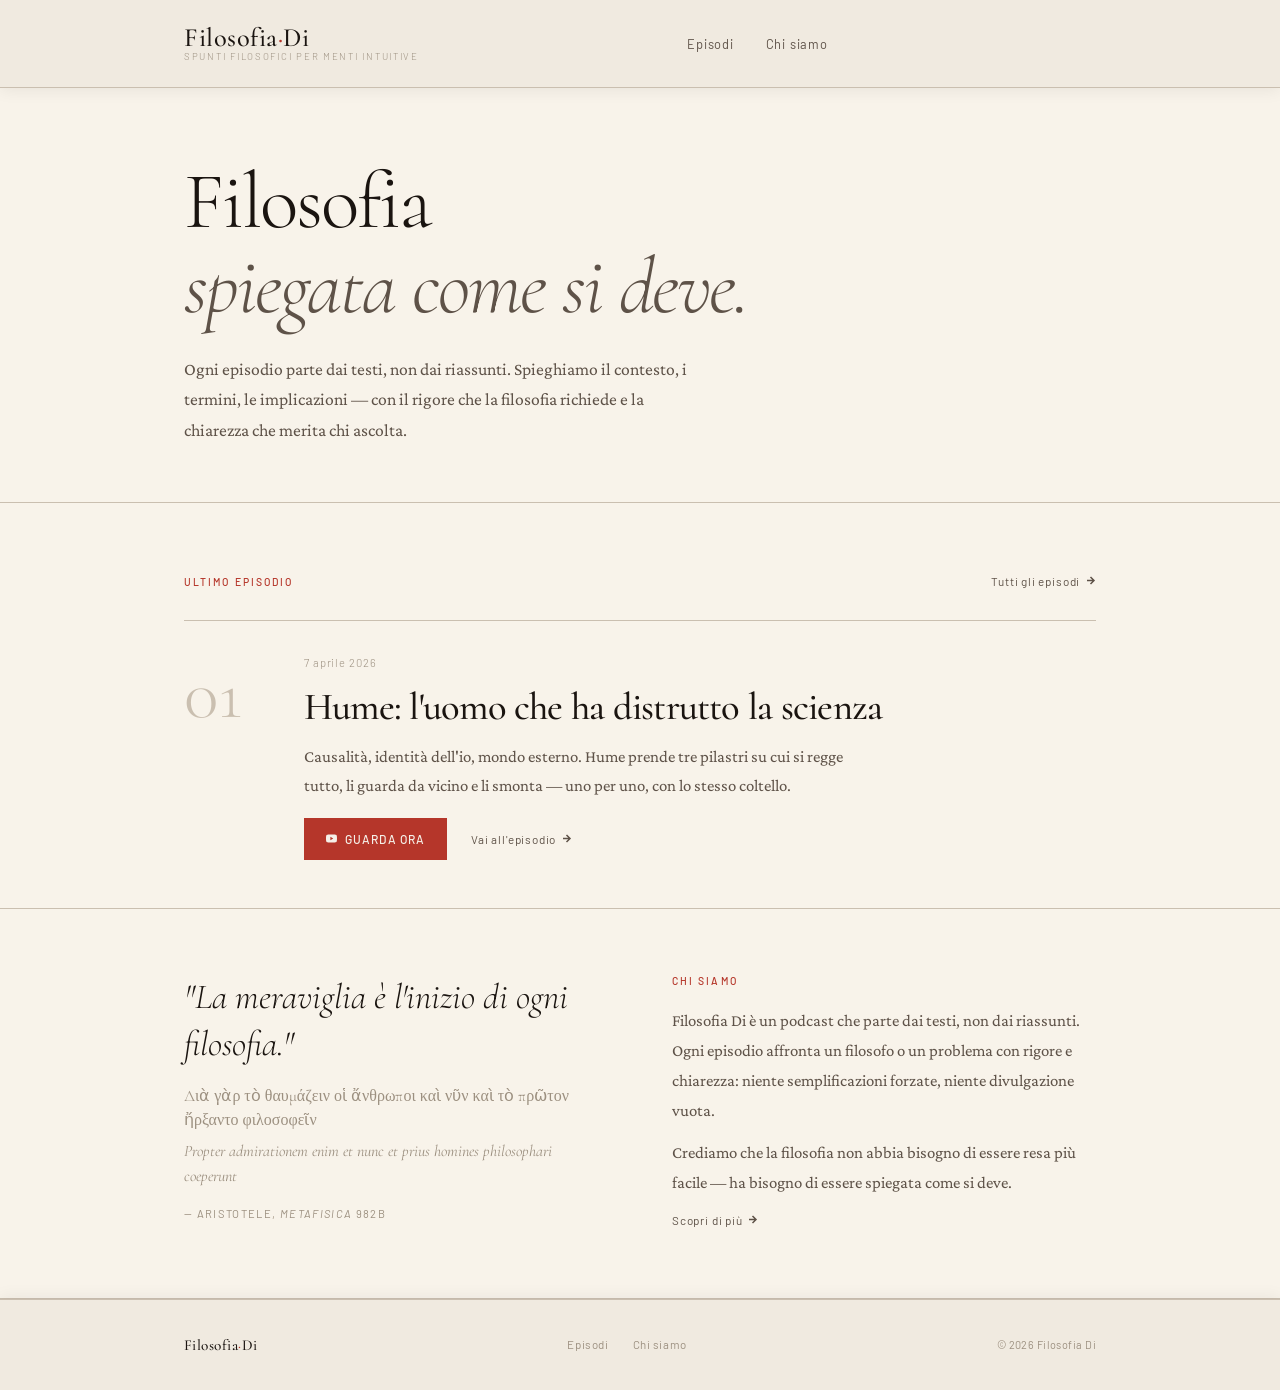
==== filosofiadi/index.html @ de7cecf3 "commit2" ====
<!DOCTYPE html>
<html lang="it">
<head>
  <meta charset="UTF-8">
  <meta name="viewport" content="width=device-width, initial-scale=1.0">
  <meta name="description" content="Filosofia Di — Spunti filosofici per menti intuitive. Podcast di filosofia chiaro, rigoroso, accessibile.">
  <title>Filosofia Di — Spunti filosofici per menti intuitive</title>
  <link rel="preconnect" href="https://fonts.googleapis.com">
  <link rel="preconnect" href="https://fonts.gstatic.com" crossorigin>
  <link href="https://fonts.googleapis.com/css2?family=Cormorant:ital,wght@0,300;0,400;0,500;0,600;1,300;1,400;1,500&family=Crimson+Pro:ital,opsz,wght@0,6..72,300;0,6..72,400;0,6..72,600;1,6..72,300;1,6..72,400&family=Barlow:wght@300;400;500&display=swap" rel="stylesheet">
  <link rel="stylesheet" href="style.css">
</head>
<body>

<header class="site-header">
  <nav class="nav-inner">
    <a href="index.html" class="nav-logo">
      <span class="nav-logo-main">Filosofia<span class="dot">·</span>Di</span>
      <span class="nav-logo-sub">Spunti filosofici per menti intuitive</span>
    </a>
    <button class="nav-toggle" aria-label="Apri menu" aria-expanded="false">
      <span></span><span></span><span></span>
    </button>
    <ul class="nav-links">
      <li><a href="episodi.html">Episodi</a></li>
      <li><a href="chi-siamo.html">Chi siamo</a></li>
    </ul>
    <div class="nav-end">
      <!-- PIATTAFORME — decommentare quando disponibili
      <a href="#" class="nav-icon" aria-label="Spotify">...</a>
      <a href="#" class="nav-icon" aria-label="YouTube">...</a>
      -->
    </div>
  </nav>
</header>

<main class="page-wrap">

  <!-- IDENTITY -->
  <section class="identity-section">
    <div class="container">
      <h1 class="identity-tagline animate-in">
        Filosofia<br>
        <em>spiegata come si deve.</em>
      </h1>
      <p class="identity-desc animate-in">
        Ogni episodio parte dai testi, non dai riassunti. Spieghiamo il contesto, i termini, le implicazioni — con il rigore che la filosofia richiede e la chiarezza che merita chi ascolta.
      </p>
    </div>
  </section>

  <!-- ULTIMO EPISODIO -->
  <section class="ep-featured-section">
    <div class="container">
      <div class="sec-label reveal">
        <span class="label">Ultimo episodio</span>
        <a href="episodi.html" class="link-arrow">
          Tutti gli episodi
          <svg width="11" height="11" viewBox="0 0 11 11" fill="none" stroke="currentColor" stroke-width="1.5"><path d="M2 5.5h7M5.5 2l3.5 3.5-3.5 3.5"/></svg>
        </a>
      </div>
      <hr class="sec-rule">

      <div class="ep-featured" style="padding-top: 2rem;">
        <div class="ep-featured-num">01</div>
        <div class="ep-featured-body">
          <div class="ep-featured-meta">
            <span class="meta">7 aprile 2026</span>
          </div>
          <h2 class="ep-featured-title">
            <a href="episodio.html">Hume: l'uomo che ha distrutto la scienza</a>
          </h2>
          <p class="ep-featured-desc">
            Causalità, identità dell'io, mondo esterno. Hume prende tre pilastri su cui si regge tutto, li guarda da vicino e li smonta — uno per uno, con lo stesso coltello.
          </p>
          <div class="ep-featured-actions">
            <a href="episodio.html" class="btn btn-red">
              <svg width="11" height="11" viewBox="0 0 24 24" fill="currentColor"><path d="M23.498 6.186a3.016 3.016 0 0 0-2.122-2.136C19.505 3.545 12 3.545 12 3.545s-7.505 0-9.377.505A3.017 3.017 0 0 0 .502 6.186C0 8.07 0 12 0 12s0 3.93.502 5.814a3.016 3.016 0 0 0 2.122 2.136c1.871.505 9.376.505 9.376.505s7.505 0 9.377-.505a3.015 3.015 0 0 0 2.122-2.136C24 15.93 24 12 24 12s0-3.93-.502-5.814zM9.545 15.568V8.432L15.818 12l-6.273 3.568z"/></svg>
              Guarda ora
            </a>
            <a href="episodio.html" class="link-arrow" style="white-space: nowrap;">
              Vai all'episodio
              <svg width="11" height="11" viewBox="0 0 11 11" fill="none" stroke="currentColor" stroke-width="1.5"><path d="M2 5.5h7M5.5 2l3.5 3.5-3.5 3.5"/></svg>
            </a>
          </div>
        </div>
      </div>
    </div>
  </section>

  <!-- CITAZIONE + CHI SIAMO -->
  <section class="quote-section">
    <div class="container">
      <div class="home-bottom-grid">

        <blockquote class="aristotle-quote reveal">
          <p class="q-it">"La meraviglia è l'inizio di ogni filosofia."</p>
          <span class="q-el">Διὰ γὰρ τὸ θαυμάζειν οἱ ἄνθρωποι καὶ νῦν καὶ τὸ πρῶτον ἤρξαντο φιλοσοφεῖν</span>
          <span class="q-la">Propter admirationem enim et nunc et prius homines philosophari coeperunt</span>
          <footer>— Aristotele, <em>Metafisica</em> 982b</footer>
        </blockquote>

        <div class="home-chi-siamo reveal">
          <span class="label" style="display:block; margin-bottom: 1rem;">Chi siamo</span>
          <p>
            Filosofia Di è un podcast che parte dai testi, non dai riassunti. Ogni episodio affronta un filosofo o un problema con rigore e chiarezza: niente semplificazioni forzate, niente divulgazione vuota.
          </p>
          <p>
            Crediamo che la filosofia non abbia bisogno di essere resa più facile — ha bisogno di essere spiegata come si deve.
          </p>
          <a href="chi-siamo.html" class="link-arrow" style="margin-top: 0.75rem; display:inline-flex;">
            Scopri di più
            <svg width="11" height="11" viewBox="0 0 11 11" fill="none" stroke="currentColor" stroke-width="1.5"><path d="M2 5.5h7M5.5 2l3.5 3.5-3.5 3.5"/></svg>
          </a>
        </div>

      </div>
    </div>
  </section>

</main>

<footer class="site-footer">
  <div class="container">
    <div class="footer-inner">
      <span class="footer-logo">Filosofia<span class="dot">·</span>Di</span>
      <nav class="footer-links">
        <a href="episodi.html">Episodi</a>
        <a href="chi-siamo.html">Chi siamo</a>
        <!-- PIATTAFORME — decommentare quando disponibili
        <a href="#">Spotify</a>
        <a href="#">YouTube</a>
        -->
      </nav>
      <span class="footer-copy">© 2026 Filosofia Di</span>
    </div>
  </div>
</footer>

<script src="script.js"></script>
</body>
</html>
---- filosofiadi/style.css ----
/* =========================================
   FILOSOFIA DI — Light Editorial Theme
   ========================================= */

@import url('https://fonts.googleapis.com/css2?family=Cormorant:ital,wght@0,300;0,400;0,500;0,600;1,300;1,400;1,500&family=Crimson+Pro:ital,opsz,wght@0,6..72,300;0,6..72,400;0,6..72,600;1,6..72,300;1,6..72,400&family=Barlow:wght@300;400;500&display=swap');

/* =========================================
   VARIABLES
   ========================================= */

:root {
  --bg:           #F8F3EA;
  --bg-surface:   #F0EAE0;
  --bg-elevated:  #E8E2D5;

  --border:       #CABFB0;
  --border-sub:   #D6CDBE;

  --text:         #1A1410;
  --text-muted:   #5E5248;
  --text-dim:     #9C9080;

  --accent:       #B5362A;
  --accent-light: rgba(181, 54, 42, 0.09);

  --font-display: 'Cormorant', serif;
  --font-body:    'Crimson Pro', serif;
  --font-ui:      'Barlow', sans-serif;

  --nav-h: 88px;
  --max-w: 960px;
  --ease:  cubic-bezier(0.16, 1, 0.3, 1);
}

/* =========================================
   RESET & BASE
   ========================================= */

*, *::before, *::after { box-sizing: border-box; margin: 0; padding: 0; }

html {
  font-size: 16px;
  scroll-behavior: smooth;
  -webkit-font-smoothing: antialiased;
}

body {
  background: var(--bg);
  color: var(--text);
  font-family: var(--font-body);
  font-size: 1.1rem;
  line-height: 1.72;
  min-height: 100vh;
}

img   { display: block; max-width: 100%; }
a     { color: inherit; text-decoration: none; }
ul    { list-style: none; }
button{ cursor: pointer; border: none; background: none; font: inherit; color: inherit; padding: 0; }
hr    { border: none; border-top: 1px solid var(--border); }

/* =========================================
   TYPOGRAPHY
   ========================================= */

h1, h2, h3, h4 {
  font-family: var(--font-display);
  font-weight: 400;
  line-height: 1.12;
  letter-spacing: -0.015em;
  color: var(--text);
}

.label {
  font-family: var(--font-ui);
  font-size: 0.65rem;
  font-weight: 500;
  letter-spacing: 0.2em;
  text-transform: uppercase;
  color: var(--accent);
}

.meta {
  font-family: var(--font-ui);
  font-size: 0.7rem;
  font-weight: 300;
  letter-spacing: 0.08em;
  color: var(--text-dim);
}

/* =========================================
   LAYOUT
   ========================================= */

.container {
  max-width: var(--max-w);
  margin: 0 auto;
  padding: 0 1.5rem;
}

.page-wrap { padding-top: var(--nav-h); }

/* =========================================
   NAVIGATION
   ========================================= */

.site-header {
  position: fixed;
  inset: 0 0 auto;
  z-index: 100;
  height: var(--nav-h);
  background: var(--bg-surface);
  border-bottom: 1px solid var(--border);
  box-shadow: 0 2px 16px rgba(26, 20, 16, 0.07);
}

.nav-inner {
  height: 100%;
  display: flex;
  align-items: center;
  justify-content: space-between;
  gap: 2rem;
  max-width: var(--max-w);
  margin: 0 auto;
  padding: 0 1.5rem;
}

/* Logo */
.nav-logo {
  display: flex;
  flex-direction: column;
  gap: 1px;
  line-height: 1;
  transition: opacity 0.2s;
  white-space: nowrap;
  text-decoration: none;
}
.nav-logo:hover { opacity: 0.65; }

.nav-logo-main {
  font-family: var(--font-display);
  font-size: 1.65rem;
  font-weight: 500;
  letter-spacing: 0.02em;
  color: var(--text);
}
.nav-logo-main .dot { color: var(--accent); }

.nav-logo-sub {
  font-family: var(--font-ui);
  font-size: 0.6rem;
  font-weight: 300;
  letter-spacing: 0.18em;
  text-transform: uppercase;
  color: var(--text-dim);
}

@media (max-width: 380px) { .nav-logo-sub { display: none; } }

/* Nav links */
.nav-links {
  display: flex;
  gap: 2rem;
  align-items: center;
}

.nav-links a {
  font-family: var(--font-ui);
  font-size: 0.8rem;
  font-weight: 400;
  letter-spacing: 0.06em;
  color: var(--text-muted);
  transition: color 0.2s;
  position: relative;
}

.nav-links a::after {
  content: '';
  position: absolute;
  bottom: -3px; left: 0; right: 0;
  height: 1px;
  background: var(--accent);
  transform: scaleX(0);
  transform-origin: left;
  transition: transform 0.25s var(--ease);
}

.nav-links a:hover,
.nav-links a.active { color: var(--text); }

.nav-links a:hover::after,
.nav-links a.active::after { transform: scaleX(1); }

.nav-end { display: flex; gap: 1rem; align-items: center; }

/* Mobile */
.nav-toggle {
  display: none;
  flex-direction: column;
  gap: 5px;
  padding: 4px;
}
.nav-toggle span {
  display: block;
  width: 20px; height: 1px;
  background: var(--text-muted);
  transition: all 0.25s;
}

@media (max-width: 580px) {
  .nav-links { display: none; }
  .nav-links.open {
    display: flex;
    flex-direction: column;
    align-items: flex-start;
    position: fixed;
    top: var(--nav-h);
    left: 0; right: 0;
    background: var(--bg);
    border-bottom: 1px solid var(--border);
    padding: 1.5rem;
    gap: 1.25rem;
  }
  .nav-toggle { display: flex; }
  .nav-end { gap: 0.5rem; }
}

/* =========================================
   BUTTONS
   ========================================= */

.btn {
  display: inline-flex;
  align-items: center;
  gap: 0.5rem;
  padding: 0.65rem 1.35rem;
  font-family: var(--font-ui);
  font-size: 0.75rem;
  font-weight: 500;
  letter-spacing: 0.1em;
  text-transform: uppercase;
  transition: all 0.2s;
  white-space: nowrap;
}

.btn-red {
  background: var(--accent);
  color: #F5F0E8;
}
.btn-red:hover {
  background: #7A2820;
  transform: translateY(-1px);
}

.btn-outline {
  border: 1px solid var(--border);
  color: var(--text-muted);
}
.btn-outline:hover {
  border-color: var(--text-muted);
  color: var(--text);
}

/* =========================================
   LINKS / ARROWS
   ========================================= */

.link-arrow {
  font-family: var(--font-ui);
  font-size: 0.73rem;
  letter-spacing: 0.07em;
  color: var(--text-muted);
  display: inline-flex;
  align-items: center;
  gap: 0.3rem;
  transition: color 0.2s;
}
.link-arrow:hover { color: var(--accent); }

/* =========================================
   AUDIO PLAYER
   ========================================= */

.audio-player {
  display: flex;
  align-items: center;
  gap: 1rem;
  background: var(--bg-surface);
  border: 1px solid var(--border);
  padding: 0.8rem 1.1rem;
  max-width: 440px;
}

.ap-play {
  width: 34px; height: 34px;
  border: 1px solid var(--border);
  display: flex;
  align-items: center;
  justify-content: center;
  flex-shrink: 0;
  transition: border-color 0.2s, background 0.2s;
}
.ap-play:hover,
.ap-play.playing {
  border-color: var(--accent);
  background: var(--accent-light);
  color: var(--accent);
}

.ap-body { flex: 1; display: flex; flex-direction: column; gap: 0.35rem; }

.ap-bar {
  width: 100%; height: 2px;
  background: var(--border);
  cursor: pointer;
  position: relative;
}
.ap-fill {
  height: 100%;
  background: var(--accent);
  width: 0%;
  transition: width 0.1s linear;
  pointer-events: none;
}

.ap-times { display: flex; justify-content: space-between; }
.ap-times span {
  font-family: var(--font-ui);
  font-size: 0.64rem;
  font-weight: 300;
  letter-spacing: 0.06em;
  color: var(--text-dim);
}

/* =========================================
   SECTION DIVIDER / HEADER
   ========================================= */

.sec-rule {
  border: none;
  border-top: 1px solid var(--border);
  margin: 0;
}

.sec-label {
  display: flex;
  align-items: baseline;
  justify-content: space-between;
  padding: 1.25rem 0 1.75rem;
}

/* =========================================
   HOMEPAGE — IDENTITY HERO
   ========================================= */

.identity-section {
  padding: 4.5rem 0 3.5rem;
  border-bottom: 1px solid var(--border);
}

.identity-tagline {
  font-family: var(--font-display);
  font-size: clamp(2.8rem, 7vw, 5rem);
  font-weight: 300;
  line-height: 1.06;
  letter-spacing: -0.025em;
  color: var(--text);
  margin-bottom: 1.5rem;
  max-width: 700px;
}

.identity-tagline em {
  font-style: italic;
  color: var(--text-muted);
}

.identity-desc {
  font-size: 1.1rem;
  color: var(--text-muted);
  line-height: 1.75;
  max-width: 520px;
}

/* =========================================
   HOMEPAGE — FEATURED EPISODE
   ========================================= */

.ep-featured-section {
  padding: 3rem 0;
  border-bottom: 1px solid var(--border);
}

.ep-featured {
  display: grid;
  grid-template-columns: 80px 1fr;
  gap: 2.5rem;
  align-items: start;
}

.ep-featured-num {
  font-family: var(--font-display);
  font-size: 4.5rem;
  font-weight: 300;
  color: var(--border);
  line-height: 1;
  padding-top: 0.3rem;
  transition: color 0.3s;
}
.ep-featured:hover .ep-featured-num { color: var(--bg-elevated); }

.ep-featured-body { display: flex; flex-direction: column; gap: 0.875rem; }

.ep-featured-meta {
  display: flex;
  align-items: center;
  gap: 1rem;
}

.ep-featured-title {
  font-family: var(--font-display);
  font-size: clamp(1.6rem, 3.5vw, 2.4rem);
  font-weight: 500;
  line-height: 1.12;
  letter-spacing: -0.02em;
}
.ep-featured-title a { transition: color 0.2s; }
.ep-featured-title a:hover { color: var(--accent); }

.ep-featured-desc {
  font-size: 1.05rem;
  color: var(--text-muted);
  line-height: 1.7;
  max-width: 540px;
}

.ep-featured-actions {
  display: flex;
  align-items: center;
  gap: 1.5rem;
  flex-wrap: wrap;
  margin-top: 0.25rem;
}

@media (max-width: 500px) {
  .ep-featured { grid-template-columns: 48px 1fr; gap: 1.25rem; }
  .ep-featured-num { font-size: 3rem; }
}

/* =========================================
   HOMEPAGE — APPUNTI CALLOUT
   ========================================= */

.appunti-callout {
  padding: 2rem 0;
  border-bottom: 1px solid var(--border);
  display: flex;
  align-items: center;
  justify-content: space-between;
  gap: 1.5rem;
  flex-wrap: wrap;
}

.appunti-callout p {
  font-family: var(--font-display);
  font-style: italic;
  font-size: 1.1rem;
  color: var(--text-muted);
}

/* =========================================
   HOMEPAGE — ARISTOTLE QUOTE
   ========================================= */

.quote-section {
  padding: 4rem 0;
  border-bottom: 1px solid var(--border);
}

.aristotle-quote {
  max-width: 640px;
}

.aristotle-quote .q-it {
  font-family: var(--font-display);
  font-style: italic;
  font-size: clamp(1.5rem, 3.5vw, 2.2rem);
  font-weight: 300;
  line-height: 1.35;
  color: var(--text);
  margin-bottom: 1rem;
}

.aristotle-quote .q-el,
.aristotle-quote .q-la {
  font-family: var(--font-display);
  font-size: 1rem;
  line-height: 1.55;
  color: var(--text-dim);
  display: block;
  margin-bottom: 0.35rem;
}
.aristotle-quote .q-el { font-style: normal; }
.aristotle-quote .q-la { font-style: italic; }

.home-bottom-grid {
  display: grid;
  grid-template-columns: 1fr 1fr;
  gap: 4rem;
  align-items: start;
}

@media (max-width: 640px) {
  .home-bottom-grid { grid-template-columns: 1fr; gap: 2.5rem; }
}

.home-chi-siamo p {
  font-size: 1.05rem;
  color: var(--text-muted);
  line-height: 1.78;
  margin-bottom: 0.75rem;
}
.home-chi-siamo p:last-of-type { margin-bottom: 0; }

.aristotle-quote footer {
  font-family: var(--font-ui);
  font-size: 0.7rem;
  letter-spacing: 0.12em;
  text-transform: uppercase;
  color: var(--text-dim);
  margin-top: 1rem;
}

/* =========================================
   EPISODES LIST (episodi.html)
   ========================================= */

.ep-list-section {
  padding: 3rem 0 5rem;
}

.ep-list { border-top: 1px solid var(--border); }

.ep-row {
  display: grid;
  grid-template-columns: 52px 1fr auto;
  gap: 2rem;
  align-items: center;
  padding: 2rem 0.5rem;
  border-bottom: 1px solid var(--border-sub);
  transition: background 0.18s;
  cursor: default;
  text-decoration: none;
  color: inherit;
}
.ep-row:hover { background: var(--bg-surface); }

.ep-row-link { cursor: pointer; }
.ep-row-link:hover .row-title { color: var(--accent); }

.row-n {
  font-family: var(--font-display);
  font-size: 2rem;
  font-weight: 300;
  color: var(--border);
  line-height: 1;
  text-align: right;
}

.row-body { display: flex; flex-direction: column; gap: 0.35rem; }

.row-eyebrow {
  display: flex;
  align-items: center;
  gap: 1rem;
  margin-bottom: 0.1rem;
}

.row-tags {
  display: flex;
  gap: 0.5rem;
  flex-wrap: wrap;
  margin-top: 0.5rem;
}

.row-tag {
  font-family: var(--font-ui);
  font-size: 0.62rem;
  font-weight: 400;
  letter-spacing: 0.07em;
  color: var(--text-dim);
  border: 1px solid var(--border-sub);
  padding: 0.2rem 0.6rem;
  background: var(--bg-surface);
}

.row-title {
  font-family: var(--font-display);
  font-size: 1.55rem;
  font-weight: 500;
  line-height: 1.15;
  transition: color 0.2s;
}
.row-title a { transition: color 0.2s; }
.row-title a:hover { color: var(--accent); }

.row-desc {
  font-size: 1rem;
  color: var(--text-muted);
  line-height: 1.6;
  margin-bottom: 0.75rem;
}

.row-meta-col {
  display: flex;
  flex-direction: column;
  align-items: flex-end;
  gap: 0.4rem;
  padding-top: 0.2rem;
  flex-shrink: 0;
}

@media (max-width: 560px) {
  .ep-row { grid-template-columns: 36px 1fr; }
  .row-meta-col { grid-column: 2; flex-direction: row; gap: 1rem; }
}

/* =========================================
   SINGLE EPISODE PAGE
   ========================================= */

.ep-header {
  padding: 3.5rem 0 3rem;
  border-bottom: 1px solid var(--border);
}

.back-link {
  display: inline-flex;
  align-items: center;
  gap: 0.35rem;
  font-family: var(--font-ui);
  font-size: 0.7rem;
  letter-spacing: 0.1em;
  text-transform: uppercase;
  color: var(--text-dim);
  transition: color 0.2s;
  margin-bottom: 2rem;
}
.back-link:hover { color: var(--text-muted); }

.ep-eyebrow {
  display: flex;
  align-items: center;
  gap: 1rem;
  margin-bottom: 1.1rem;
}

.ep-main-title {
  font-size: clamp(2rem, 5vw, 3.25rem);
  font-weight: 300;
  line-height: 1.09;
  margin-bottom: 0.75rem;
}

.ep-subtitle {
  font-family: var(--font-display);
  font-style: italic;
  font-size: 1.2rem;
  color: var(--text-muted);
  margin-bottom: 1.25rem;
}

.ep-full-desc {
  font-size: 1.1rem;
  color: var(--text-muted);
  line-height: 1.78;
  max-width: 560px;
  margin-bottom: 2rem;
}

.ep-body { padding: 2.5rem 0 5rem; }

/* Intro grid: description + details */
.ep-intro-grid {
  display: grid;
  grid-template-columns: 1fr 220px;
  gap: 3rem;
  align-items: start;
  margin-top: 1.5rem;
}

.ep-intro-details {
  border: 1px solid var(--border);
  padding: 1rem 1.25rem;
  background: var(--bg-surface);
}

@media (max-width: 640px) {
  .ep-intro-grid { grid-template-columns: 1fr; gap: 1.5rem; }
}

/* Study section (per chi studia leggendo) */
.ep-study-section { padding: 2.5rem 0 1rem; }

.study-block {
  display: flex;
  flex-direction: column;
  gap: 0;
  border: 1px solid var(--border);
}

.study-appunti {
  display: flex;
  align-items: center;
  gap: 2rem;
  padding: 1.75rem;
  background: var(--bg-surface);
  border-bottom: 1px solid var(--border);
  flex-wrap: wrap;
}

.study-appunti-text { flex: 1; min-width: 200px; }

.study-appunti-title {
  font-family: var(--font-display);
  font-size: 1.25rem;
  font-weight: 500;
  margin-bottom: 0.4rem;
}

.study-appunti-desc {
  font-size: 0.97rem;
  color: var(--text-muted);
  line-height: 1.65;
}

.study-actions {
  display: flex;
  gap: 0;
  border-top: none;
}

.study-actions .btn-fonti,
.study-actions .btn-backstage {
  flex: 1;
  border: none;
  border-right: 1px solid var(--border);
  padding: 1rem 1.25rem;
  justify-content: center;
  max-width: none;
  margin: 0;
}
.study-actions .btn-backstage { border-right: none; }

.study-actions .btn-fonti:hover,
.study-actions .btn-backstage:hover {
  background: var(--bg-elevated);
}

@media (max-width: 580px) {
  .study-appunti { flex-direction: column; align-items: flex-start; }
  .study-actions { flex-direction: column; }
  .study-actions .btn-fonti { border-right: none; border-bottom: 1px solid var(--border); }
}

/* Sources */
.ep-sources-title {
  font-family: var(--font-display);
  font-size: 1.25rem;
  font-weight: 400;
  margin-bottom: 1rem;
}

.source-list {
  display: flex;
  flex-direction: column;
  gap: 0;
  border: 1px solid var(--border);
}

.source-item {
  display: flex;
  align-items: center;
  gap: 1rem;
  padding: 0.875rem 1.1rem;
  border-bottom: 1px solid var(--border-sub);
}
.source-item:last-child { border-bottom: none; }

.source-item.source-primary {
  background: var(--accent-light);
  border-left: 3px solid var(--accent);
}

.source-badge {
  font-family: var(--font-ui);
  font-size: 0.58rem;
  font-weight: 500;
  letter-spacing: 0.12em;
  text-transform: uppercase;
  color: var(--accent);
  white-space: nowrap;
  order: -1;
  writing-mode: vertical-rl;
  transform: rotate(180deg);
  padding: 0.25rem 0;
  display: none;
}

.source-info {
  flex: 1;
  display: flex;
  flex-direction: column;
  gap: 0.15rem;
}

.source-title {
  font-family: var(--font-display);
  font-size: 1.05rem;
  font-weight: 400;
  color: var(--text);
  line-height: 1.3;
}

.source-primary .source-title {
  font-weight: 500;
  color: var(--accent);
}

.source-year {
  font-family: var(--font-ui);
  font-size: 0.68rem;
  letter-spacing: 0.06em;
  color: var(--text-dim);
}

/* "Opera principale" tag shown inline */
.source-primary::before {
  content: 'Opera principale';
  font-family: var(--font-ui);
  font-size: 0.58rem;
  font-weight: 500;
  letter-spacing: 0.14em;
  text-transform: uppercase;
  color: var(--accent);
  background: var(--accent-light);
  border: 1px solid rgba(181, 54, 42, 0.25);
  padding: 0.2rem 0.55rem;
  white-space: nowrap;
  flex-shrink: 0;
  order: 2;
}

.video-wrap {
  aspect-ratio: 16/9;
  background: var(--bg-surface);
  border: 1px solid var(--border);
  margin-bottom: 2rem;
  overflow: hidden;
}
.video-wrap iframe { width: 100%; height: 100%; border: none; }
.video-placeholder {
  width: 100%; aspect-ratio: 16/9;
  background: var(--bg-surface);
  border: 1px solid var(--border);
  display: flex;
  flex-direction: column;
  align-items: center;
  justify-content: center;
  gap: 0.75rem;
  margin-bottom: 2rem;
}
.video-placeholder svg { color: var(--text-dim); }
.video-placeholder span {
  font-family: var(--font-ui);
  font-size: 0.72rem;
  letter-spacing: 0.1em;
  color: var(--text-dim);
  text-transform: uppercase;
}

.ep-notes h3 {
  font-family: var(--font-display);
  font-size: 1.1rem;
  font-weight: 400;
  font-style: italic;
  letter-spacing: 0.01em;
  color: var(--text-muted);
  margin-top: 2rem;
  margin-bottom: 0.75rem;
  padding-bottom: 0.5rem;
  border-bottom: 1px solid var(--border-sub);
}
.ep-notes h3:first-child {
  margin-top: 0;
}
.ep-notes p {
  font-size: 1.05rem;
  line-height: 1.8;
  color: var(--text-muted);
  margin-bottom: 0.875rem;
}
.ep-notes ul {
  list-style: none;
  padding-left: 0;
  color: var(--text-muted);
  font-size: 1rem;
  line-height: 1.9;
}
.ep-notes ul li::before {
  content: '—';
  margin-right: 0.6rem;
  color: var(--text-dim);
  font-family: var(--font-display);
}
.ep-notes h3 + * { margin-top: 0; }

.ep-sidebar {
  position: sticky;
  top: calc(var(--nav-h) + 2rem);
}

.sidebar-box {
  padding: 1.25rem;
  border: 1px solid var(--border);
  margin-bottom: 1rem;
  background: var(--bg-surface);
}
.sidebar-box h4 {
  font-family: var(--font-ui);
  font-size: 0.64rem;
  letter-spacing: 0.15em;
  text-transform: uppercase;
  color: var(--text-dim);
  margin-bottom: 0.875rem;
  border-bottom: 1px solid var(--border-sub);
  padding-bottom: 0.625rem;
}

.sidebar-detail {
  display: flex;
  justify-content: space-between;
  align-items: baseline;
  padding: 0.35rem 0;
  border-bottom: 1px solid var(--border-sub);
}
.sidebar-detail:last-child { border-bottom: none; }
.sidebar-detail .key { font-family: var(--font-ui); font-size: 0.7rem; color: var(--text-dim); letter-spacing: 0.05em; }
.sidebar-detail .val { font-family: var(--font-ui); font-size: 0.7rem; color: var(--text-muted); letter-spacing: 0.04em; }

.ep-nav {
  display: flex;
  justify-content: space-between;
  align-items: center;
  padding: 1.75rem 0;
  border-top: 1px solid var(--border);
  margin-top: 0.5rem;
  gap: 1rem;
}
.ep-nav a {
  font-family: var(--font-ui);
  font-size: 0.75rem;
  letter-spacing: 0.06em;
  color: var(--text-muted);
  transition: color 0.2s;
  display: flex;
  align-items: center;
  gap: 0.4rem;
}
.ep-nav a:hover { color: var(--text); }
.ep-nav .center { font-family: var(--font-ui); font-size: 0.68rem; color: var(--text-dim); letter-spacing: 0.06em; }

/* =========================================
   APPUNTI PAGE
   ========================================= */

.appunti-page-header {
  padding: 3.5rem 0 2.5rem;
  border-bottom: 1px solid var(--border);
  max-width: 560px;
}
.appunti-page-header h1 {
  font-family: var(--font-display);
  font-size: clamp(2rem, 5vw, 3rem);
  font-weight: 300;
  margin-bottom: 0.75rem;
}
.appunti-page-header p {
  font-size: 1.05rem;
  color: var(--text-muted);
  line-height: 1.75;
}

.philosopher-card {
  margin: 2.5rem 0 1rem;
  border: 1px solid var(--border);
  overflow: hidden;
}

.pc-header {
  display: flex;
  align-items: baseline;
  justify-content: space-between;
  gap: 1.5rem;
  padding: 1.5rem 1.75rem 1.25rem;
  background: var(--bg-surface);
  border-bottom: 1px solid var(--border);
  flex-wrap: wrap;
}

.pc-name {
  font-family: var(--font-display);
  font-size: 2rem;
  font-weight: 400;
  letter-spacing: -0.01em;
}

.pc-dates {
  font-family: var(--font-ui);
  font-size: 0.72rem;
  font-weight: 300;
  letter-spacing: 0.1em;
  color: var(--text-dim);
}

.pc-body {
  padding: 1.25rem 1.75rem 1.5rem;
  display: grid;
  grid-template-columns: 1fr 1fr;
  gap: 1.25rem 2.5rem;
}

@media (max-width: 500px) {
  .pc-body { grid-template-columns: 1fr; }
}

.pc-field label {
  font-family: var(--font-ui);
  font-size: 0.62rem;
  font-weight: 500;
  letter-spacing: 0.15em;
  text-transform: uppercase;
  color: var(--text-dim);
  display: block;
  margin-bottom: 0.35rem;
}

.pc-field p {
  font-size: 0.98rem;
  color: var(--text-muted);
  line-height: 1.6;
}

.pc-footer {
  padding: 1.25rem 1.75rem;
  border-top: 1px solid var(--border-sub);
  display: flex;
  align-items: center;
  justify-content: space-between;
  gap: 1rem;
  flex-wrap: wrap;
  background: var(--bg);
}

.pc-ep-link {
  font-family: var(--font-ui);
  font-size: 0.72rem;
  letter-spacing: 0.07em;
  color: var(--text-dim);
  display: inline-flex;
  align-items: center;
  gap: 0.3rem;
  transition: color 0.2s;
}
.pc-ep-link:hover { color: var(--text-muted); }

.btn-download {
  display: inline-flex;
  align-items: center;
  gap: 0.5rem;
  padding: 0.6rem 1.25rem;
  border: 1px solid var(--border);
  font-family: var(--font-ui);
  font-size: 0.72rem;
  font-weight: 500;
  letter-spacing: 0.1em;
  text-transform: uppercase;
  color: var(--text-muted);
  transition: all 0.2s;
}
.btn-download:hover {
  border-color: var(--accent);
  color: var(--accent);
  background: var(--accent-light);
}

/* =========================================
   CHI SIAMO PAGE
   ========================================= */

.about-page-header {
  padding: 3.5rem 0 3rem;
  border-bottom: 1px solid var(--border);
  max-width: 620px;
}
.about-page-header h1 {
  font-size: clamp(2rem, 5vw, 3.25rem);
  font-weight: 300;
  line-height: 1.1;
  margin-bottom: 1.25rem;
}
.about-page-header .lead {
  font-size: 1.15rem;
  line-height: 1.8;
  color: var(--text-muted);
}

.about-body {
  padding: 2.5rem 0 5rem;
  max-width: 620px;
}
.about-body h2 {
  font-size: 1.4rem;
  font-weight: 400;
  margin: 2.25rem 0 0.625rem;
}
.about-body h2:first-child { margin-top: 0; }
.about-body p {
  font-size: 1.05rem;
  color: var(--text-muted);
  line-height: 1.82;
  margin-bottom: 0.875rem;
}

.pull-quote {
  font-family: var(--font-display);
  font-style: italic;
  font-size: clamp(1.3rem, 2.5vw, 1.7rem);
  color: var(--text-muted);
  line-height: 1.45;
  padding-left: 1.5rem;
  border-left: 2px solid var(--accent);
  margin: 2rem 0;
}
.pull-quote footer {
  font-size: 0.7em;
  margin-top: 0.6rem;
  font-style: normal;
  font-family: var(--font-ui);
  letter-spacing: 0.1em;
  color: var(--text-dim);
}

/* =========================================
   FOOTER
   ========================================= */

.site-footer {
  border-top: 1px solid var(--border);
  padding: 2rem 0;
  background: var(--bg-surface);
  box-shadow: 0 -2px 16px rgba(26, 20, 16, 0.06);
}

.footer-inner {
  display: flex;
  align-items: center;
  justify-content: space-between;
  gap: 1.5rem;
  flex-wrap: wrap;
}

.footer-logo {
  font-family: var(--font-display);
  font-size: 0.95rem;
  font-weight: 500;
  letter-spacing: 0.03em;
  color: var(--text);
}
.footer-logo .dot { color: var(--accent); }

.footer-links { display: flex; gap: 1.5rem; flex-wrap: wrap; }
.footer-links a {
  font-family: var(--font-ui);
  font-size: 0.72rem;
  letter-spacing: 0.05em;
  color: var(--text-dim);
  transition: color 0.2s;
}
.footer-links a:hover { color: var(--text-muted); }

.footer-copy {
  font-family: var(--font-ui);
  font-size: 0.68rem;
  letter-spacing: 0.04em;
  color: var(--text-dim);
}

/* =========================================
   MODALS (backstage + video)
   ========================================= */

.fd-modal {
  display: none;
  position: fixed;
  inset: 0;
  z-index: 200;
  background: rgba(26, 20, 16, 0.72);
  backdrop-filter: blur(4px);
  -webkit-backdrop-filter: blur(4px);
  align-items: center;
  justify-content: center;
  padding: 1.5rem;
}
.fd-modal.open { display: flex; }

.fd-modal-box {
  background: var(--bg);
  border: 1px solid var(--border);
  width: 100%;
  max-width: 780px;
  max-height: 88vh;
  overflow-y: auto;
  position: relative;
  animation: fadeUp 0.35s var(--ease) both;
}

.fd-modal-head {
  display: flex;
  align-items: baseline;
  justify-content: space-between;
  gap: 1rem;
  padding: 1.5rem 1.75rem 1.25rem;
  border-bottom: 1px solid var(--border);
  position: sticky;
  top: 0;
  background: var(--bg);
  z-index: 1;
}

.fd-modal-title {
  font-family: var(--font-display);
  font-size: 1.5rem;
  font-weight: 400;
}

.fd-modal-subtitle {
  font-family: var(--font-ui);
  font-size: 0.62rem;
  letter-spacing: 0.16em;
  text-transform: uppercase;
  color: var(--text-dim);
}

.fd-modal-close {
  width: 32px; height: 32px;
  display: flex; align-items: center; justify-content: center;
  border: 1px solid var(--border);
  color: var(--text-dim);
  flex-shrink: 0;
  transition: all 0.2s;
  font-size: 1.1rem;
  line-height: 1;
}
.fd-modal-close:hover { border-color: var(--accent); color: var(--accent); }

.fd-modal-body { padding: 1.75rem; }

/* Backstage photo grid */
.backstage-grid {
  display: grid;
  grid-template-columns: repeat(3, 1fr);
  gap: 0.75rem;
  margin-bottom: 2rem;
}
@media (max-width: 520px) { .backstage-grid { grid-template-columns: repeat(2, 1fr); } }

.backstage-photo {
  aspect-ratio: 4/3;
  background: var(--bg-surface);
  border: 1px solid var(--border);
  display: flex;
  flex-direction: column;
  align-items: center;
  justify-content: center;
  gap: 0.5rem;
  color: var(--text-dim);
  overflow: hidden;
}
.backstage-photo img {
  width: 100%; height: 100%;
  object-fit: cover;
}
.backstage-photo .ph-label {
  font-family: var(--font-ui);
  font-size: 0.6rem;
  letter-spacing: 0.12em;
  text-transform: uppercase;
}

/* Equipment list */
.equip-section h3 {
  font-family: var(--font-display);
  font-size: 1.15rem;
  font-weight: 400;
  margin-bottom: 1rem;
  padding-bottom: 0.625rem;
  border-bottom: 1px solid var(--border-sub);
}

.equip-list {
  display: grid;
  grid-template-columns: 1fr 1fr;
  gap: 0;
}
@media (max-width: 480px) { .equip-list { grid-template-columns: 1fr; } }

.equip-item {
  display: flex;
  flex-direction: column;
  padding: 0.75rem 0;
  border-bottom: 1px solid var(--border-sub);
}
.equip-item:nth-last-child(-n+2) { border-bottom: none; }

.equip-cat {
  font-family: var(--font-ui);
  font-size: 0.6rem;
  font-weight: 500;
  letter-spacing: 0.15em;
  text-transform: uppercase;
  color: var(--accent);
  margin-bottom: 0.2rem;
}
.equip-name {
  font-family: var(--font-ui);
  font-size: 0.82rem;
  color: var(--text-muted);
}

/* Video modal */
.fd-video-modal .fd-modal-box {
  max-width: 900px;
}
.fd-video-embed {
  aspect-ratio: 16/9;
  background: #000;
  position: relative;
}
.fd-video-embed iframe {
  width: 100%; height: 100%; border: none;
}
.fd-video-placeholder {
  width: 100%; height: 100%;
  display: flex; flex-direction: column;
  align-items: center; justify-content: center;
  gap: 0.75rem;
  color: var(--text-dim);
  background: var(--bg-surface);
}

/* Fonte principale inline */
.fonte-principale {
  margin-top: 1.5rem;
  border: 1px solid var(--border);
  border-left: 3px solid var(--accent);
  background: var(--accent-light);
  padding: 0.875rem 1.1rem;
}
.fonte-principale .label { margin-bottom: 0.5rem; display: block; }
.fonte-row {
  display: flex;
  align-items: center;
  gap: 1rem;
  flex-wrap: wrap;
}
.fonte-titolo {
  font-family: var(--font-display);
  font-size: 1.1rem;
  font-weight: 500;
  color: var(--text);
  display: block;
}
.fonte-anno {
  font-family: var(--font-ui);
  font-size: 0.68rem;
  color: var(--text-dim);
  letter-spacing: 0.06em;
  display: block;
}
.fonte-row > div { flex: 1; }

/* Fonti button */
.btn-fonti {
  display: inline-flex;
  align-items: center;
  gap: 0.5rem;
  padding: 0.5rem 1rem;
  border: 1px solid var(--border);
  font-family: var(--font-ui);
  font-size: 0.7rem;
  font-weight: 400;
  letter-spacing: 0.07em;
  color: var(--text-muted);
  transition: all 0.2s;
  background: none;
  cursor: pointer;
}
.btn-fonti:hover {
  border-color: var(--text-muted);
  color: var(--text);
}

/* Fonti modal content */
.fonti-intro {
  font-family: var(--font-body);
  font-style: italic;
  font-size: 1rem;
  color: var(--text-muted);
  line-height: 1.7;
  margin-bottom: 2rem;
  padding-bottom: 1.5rem;
  border-bottom: 1px solid var(--border-sub);
}

.fonti-section {
  margin-bottom: 2rem;
}

.fonti-section-title {
  font-family: var(--font-ui);
  font-size: 0.62rem;
  font-weight: 500;
  letter-spacing: 0.18em;
  text-transform: uppercase;
  color: var(--accent);
  margin-bottom: 0.75rem;
  padding-bottom: 0.5rem;
  border-bottom: 1px solid var(--border);
}

.fonte-card {
  padding: 0.875rem 0;
  border-bottom: 1px solid var(--border-sub);
}
.fonte-card-primary {
  background: var(--accent-light);
  border-left: 3px solid var(--accent);
  padding: 0.875rem 1rem;
  margin-left: -1rem;
  margin-right: -1rem;
  border-bottom: 1px solid rgba(181,54,42,0.15);
}

.fonte-card-head {
  display: flex;
  align-items: baseline;
  gap: 0.75rem;
  flex-wrap: wrap;
  margin-bottom: 0.35rem;
}

.fonte-card-title {
  font-family: var(--font-display);
  font-size: 1.05rem;
  font-weight: 500;
  color: var(--text);
  line-height: 1.3;
}
.fonte-card-primary .fonte-card-title { color: var(--accent); }

.fonte-card-year {
  font-family: var(--font-ui);
  font-size: 0.66rem;
  letter-spacing: 0.07em;
  color: var(--text-dim);
  white-space: nowrap;
}

.fonte-card-desc {
  font-family: var(--font-body);
  font-size: 0.97rem;
  color: var(--text-muted);
  line-height: 1.65;
}
.fonte-card-desc code {
  font-family: var(--font-ui);
  font-size: 0.82rem;
  color: var(--text-muted);
  letter-spacing: 0.01em;
}

/* Backstage trigger button */
.btn-backstage {
  display: inline-flex;
  align-items: center;
  gap: 0.5rem;
  padding: 0.55rem 1rem;
  border: 1px solid var(--border);
  font-family: var(--font-ui);
  font-size: 0.7rem;
  font-weight: 500;
  letter-spacing: 0.1em;
  text-transform: uppercase;
  color: var(--text-muted);
  transition: all 0.2s;
  width: 100%;
  justify-content: center;
  margin-top: 0.5rem;
}
.btn-backstage:hover {
  border-color: var(--text-muted);
  color: var(--text);
}

/* =========================================
   ANIMATIONS
   ========================================= */

.reveal {
  opacity: 0;
  transform: translateY(16px);
  transition: opacity 0.6s var(--ease), transform 0.6s var(--ease);
}
.reveal.visible { opacity: 1; transform: none; }

@keyframes fadeUp {
  from { opacity: 0; transform: translateY(14px); }
  to   { opacity: 1; transform: none; }
}
.animate-in {
  animation: fadeUp 0.7s var(--ease) both;
}
.animate-in:nth-child(1) { animation-delay: 0.08s; }
.animate-in:nth-child(2) { animation-delay: 0.18s; }
.animate-in:nth-child(3) { animation-delay: 0.28s; }
.animate-in:nth-child(4) { animation-delay: 0.38s; }
.animate-in:nth-child(5) { animation-delay: 0.48s; }
.animate-in:nth-child(6) { animation-delay: 0.58s; }

/* =========================================
   UTILITY
   ========================================= */

.sr-only {
  position: absolute; width: 1px; height: 1px;
  padding: 0; margin: -1px; overflow: hidden;
  clip: rect(0,0,0,0); white-space: nowrap; border: 0;
}
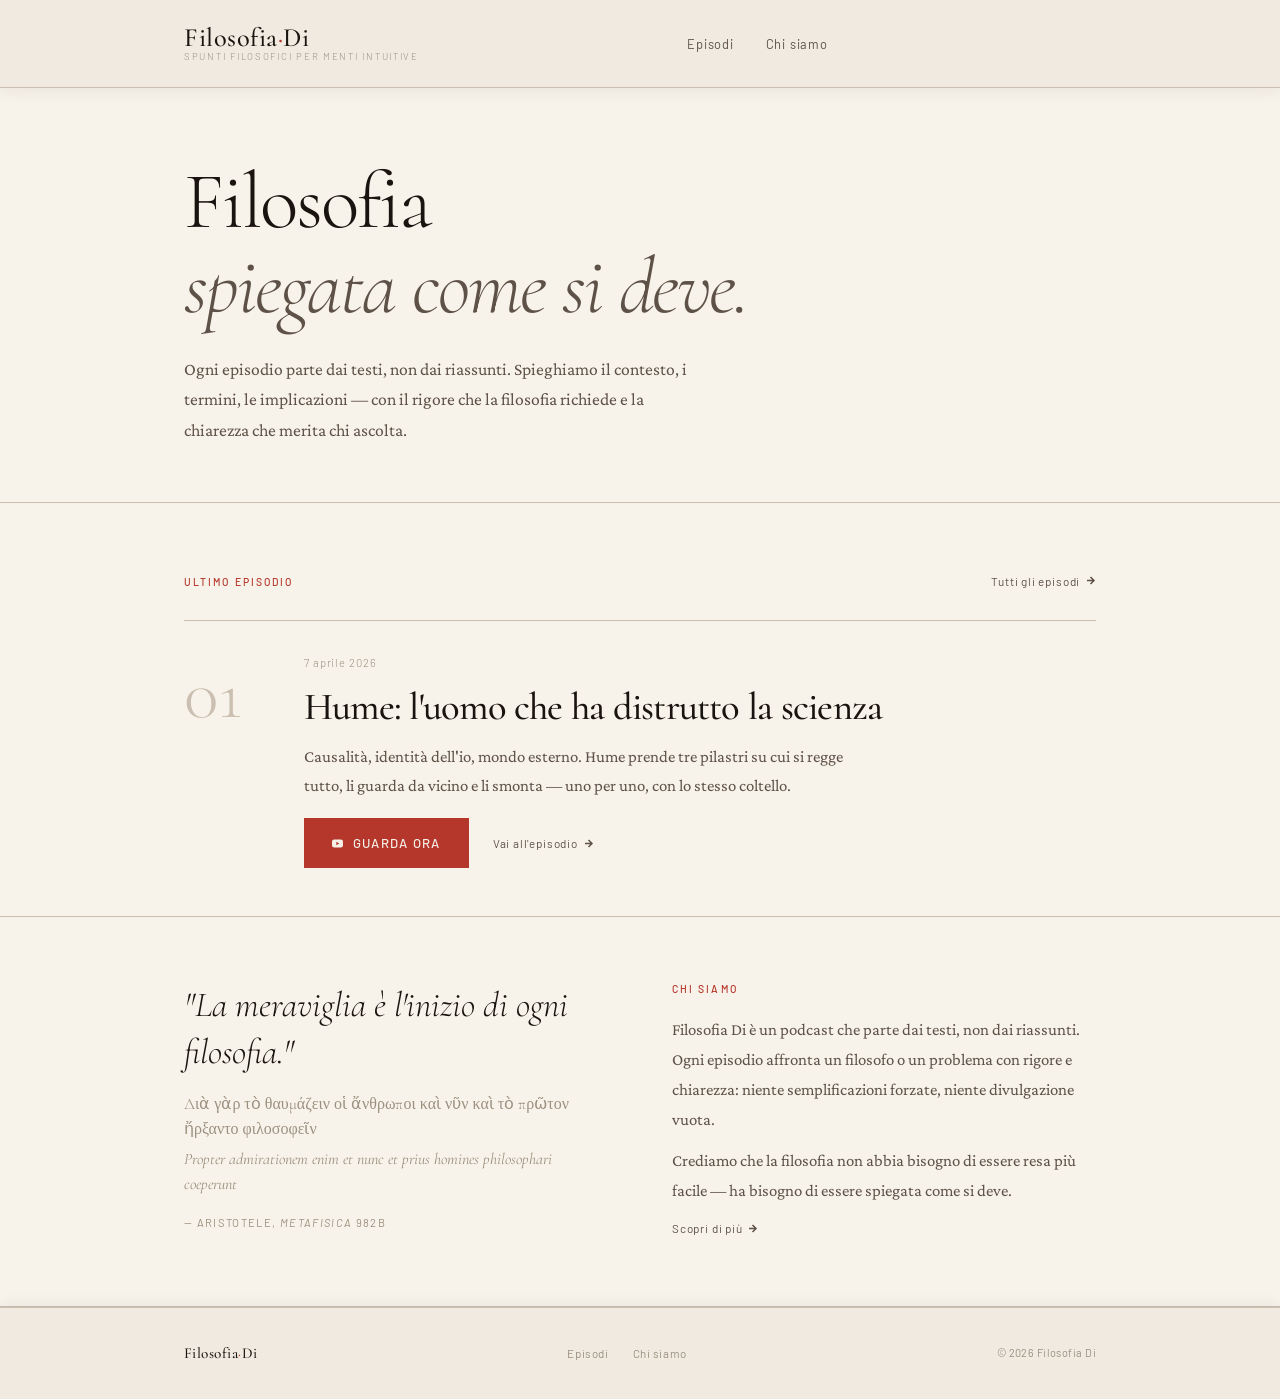
==== commit c3fafccb: "commit finale" ====
--- a/filosofiadi/index.html
+++ b/filosofiadi/index.html
@@ -74,7 +74,7 @@
             Causalità, identità dell'io, mondo esterno. Hume prende tre pilastri su cui si regge tutto, li guarda da vicino e li smonta — uno per uno, con lo stesso coltello.
           </p>
           <div class="ep-featured-actions">
-            <a href="episodio.html" class="btn btn-red">
+            <a href="episodio.html#video" class="btn btn-red">
               <svg width="11" height="11" viewBox="0 0 24 24" fill="currentColor"><path d="M23.498 6.186a3.016 3.016 0 0 0-2.122-2.136C19.505 3.545 12 3.545 12 3.545s-7.505 0-9.377.505A3.017 3.017 0 0 0 .502 6.186C0 8.07 0 12 0 12s0 3.93.502 5.814a3.016 3.016 0 0 0 2.122 2.136c1.871.505 9.376.505 9.376.505s7.505 0 9.377-.505a3.015 3.015 0 0 0 2.122-2.136C24 15.93 24 12 24 12s0-3.93-.502-5.814zM9.545 15.568V8.432L15.818 12l-6.273 3.568z"/></svg>
               Guarda ora
             </a>
--- a/filosofiadi/style.css
+++ b/filosofiadi/style.css
@@ -232,10 +232,10 @@
 .btn {
   display: inline-flex;
   align-items: center;
-  gap: 0.5rem;
-  padding: 0.65rem 1.35rem;
-  font-family: var(--font-ui);
-  font-size: 0.75rem;
+  gap: 0.6rem;
+  padding: 0.85rem 1.75rem;
+  font-family: var(--font-ui);
+  font-size: 0.82rem;
   font-weight: 500;
   letter-spacing: 0.1em;
   text-transform: uppercase;
